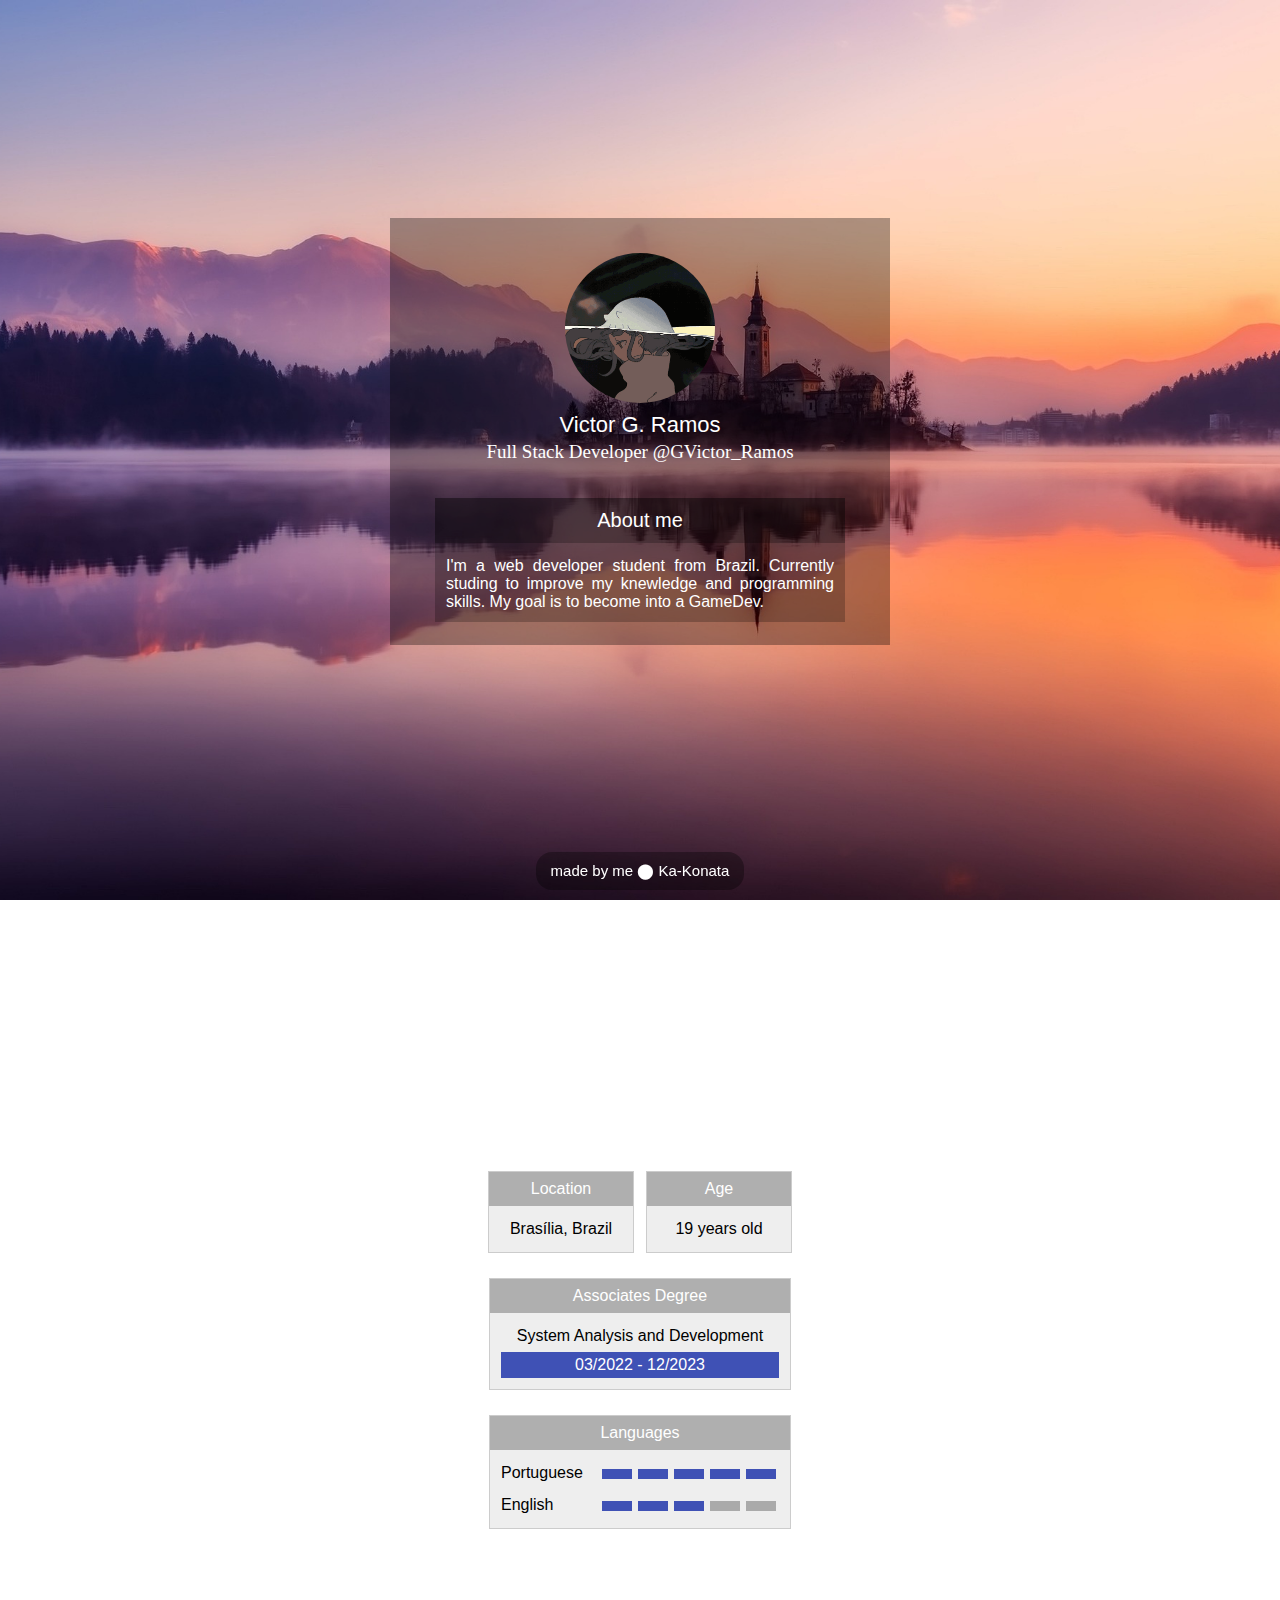
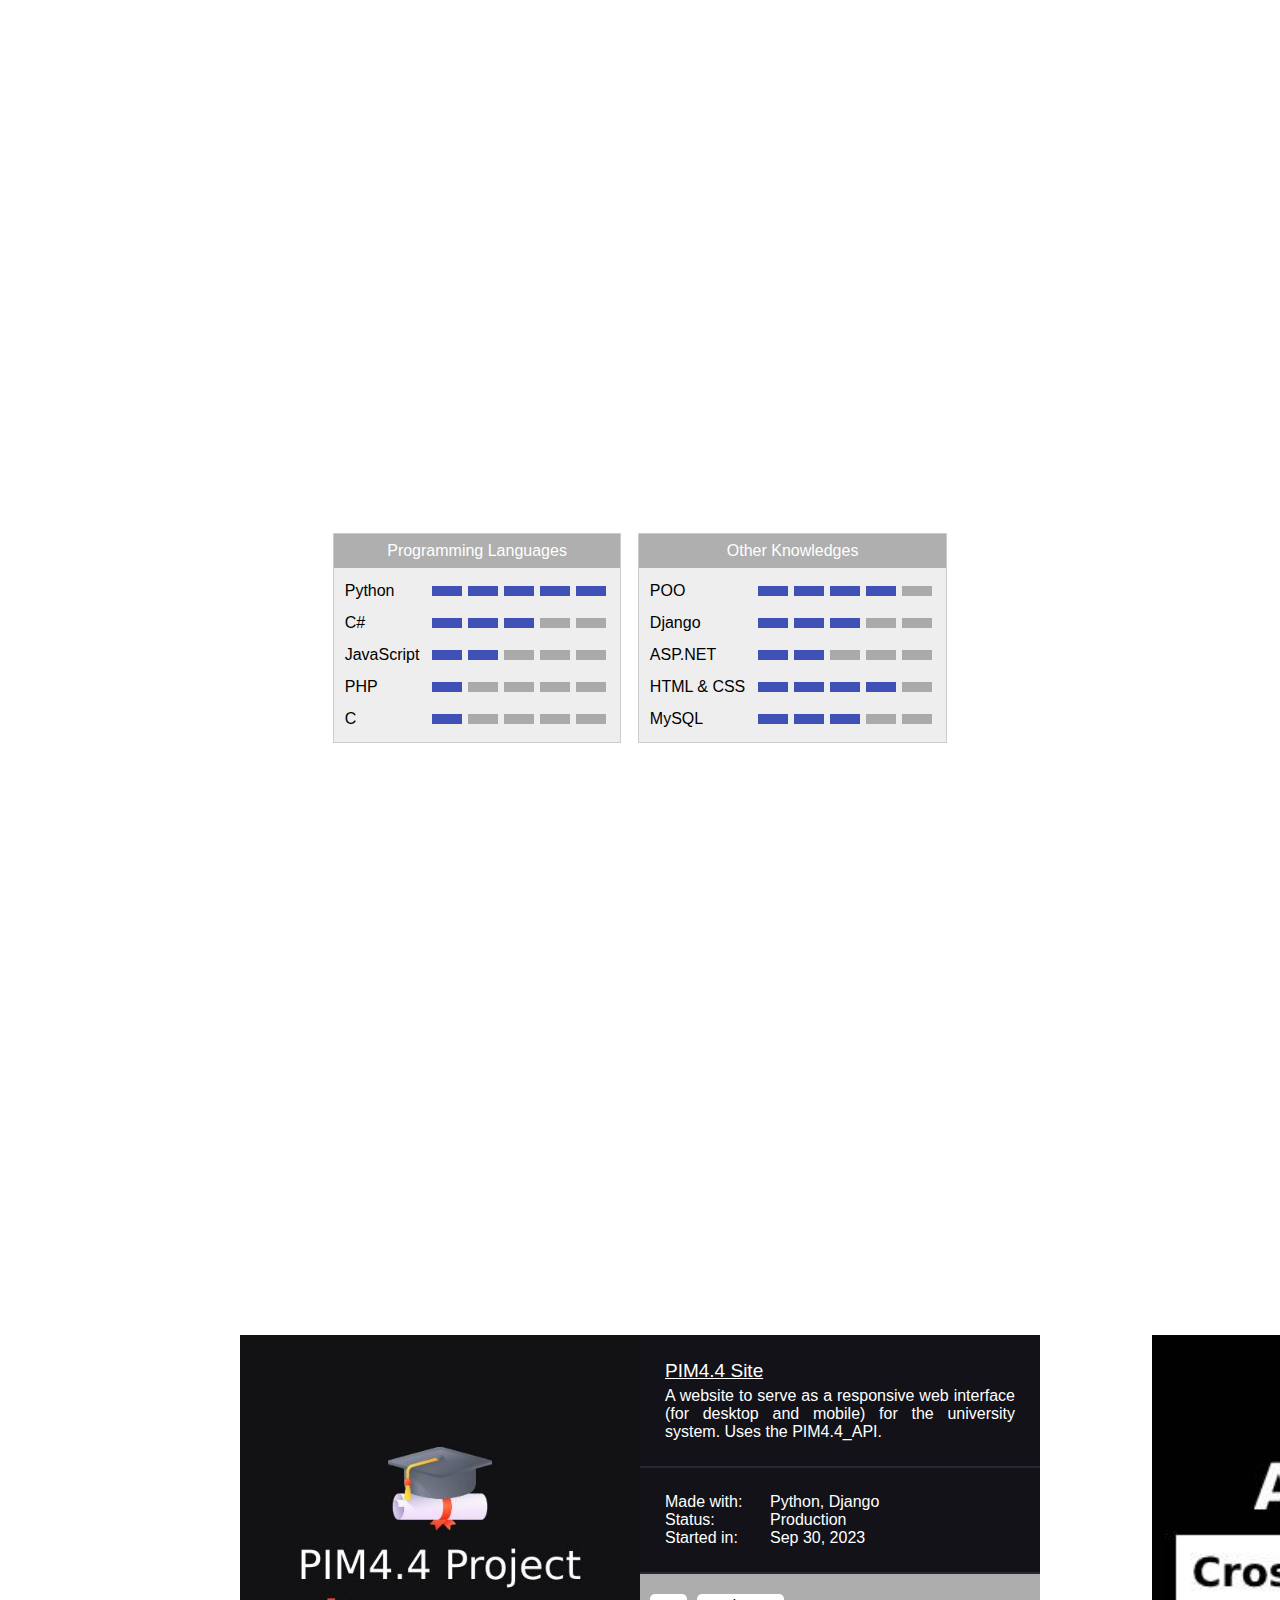
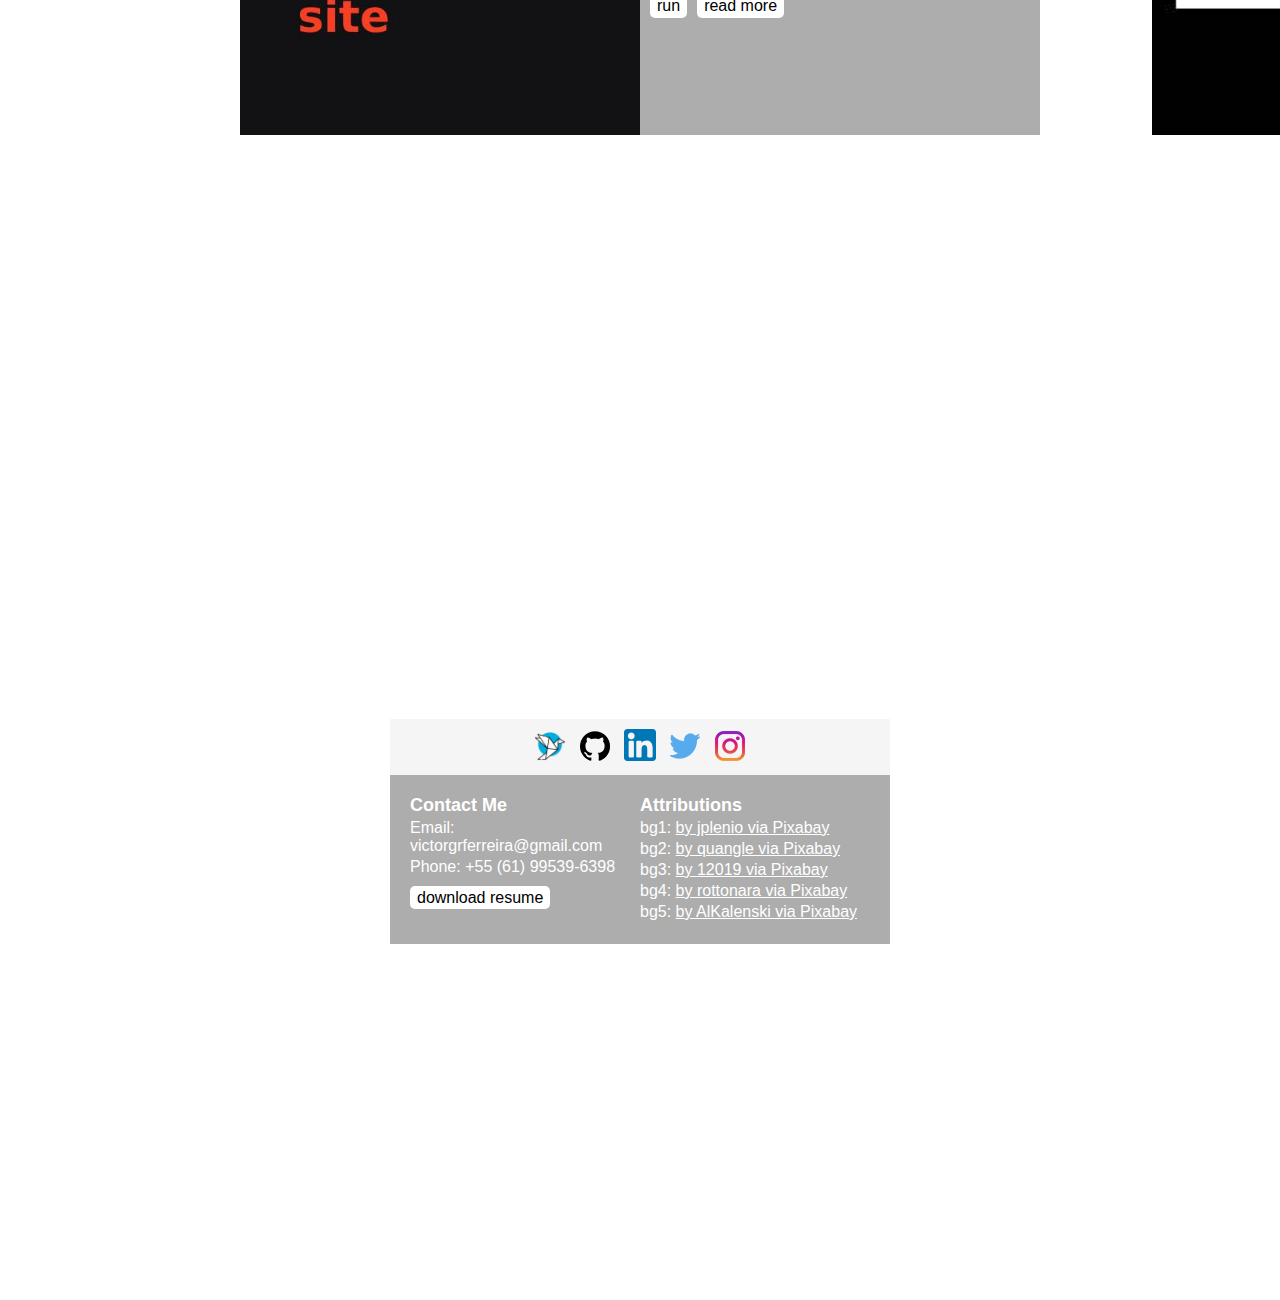
==== index.html @ 08699e81 "restore" ====
<!DOCTYPE html>
<html lang="en">
<head>
    <meta charset="UTF-8">
    <meta http-equiv="X-UA-Compatible" content="IE=edge">
    <meta name="viewport" content="width=device-width, initial-scale=1.0">
    <title>Victor G. Ramos's Portfolio</title>
    <!-- CSS -->
    <link rel="stylesheet" href="static/styles/general.css">
    <link rel="stylesheet" href="static/styles/sections.css">
    <link rel="stylesheet" href="static/styles/footer.css">
    <link rel="stylesheet" href="static/styles/content.css">
    <link rel="shortcut icon" href="static/source/icons/logo-grande-v-branco.png" type="image/x-icon">
    <!-- JS -->
    <script src="https://ajax.googleapis.com/ajax/libs/jquery/1/jquery.min.js"></script>
    <script src="static/scripts/sections.js"></script>
    <script src="static/scripts/projects.js"></script>
</head>
<body>
    <header>
    </header>

    <main>
        <section id="section-1" class="centralize-content">
            <div class="section-pre-div">
                <div class="section-main-div">
                    <div id="section-1-pfp" class=""><img src="static/source/pfps/pfp1.gif" alt="profile picture"></div>
                    <p id="section-1-name">Victor G. Ramos</p>
                    <p id="section-1-profession">Full Stack Developer @GVictor_Ramos</p>
                    <div id="section-1-description">
                        <div class="section-border">
                            <p class="section-1-title">About me</p>
                            <p class="section-p justify">I'm a web developer student from Brazil. Currently studing to improve my knewledge and programming skills. My goal is to become into a GameDev.</p>
                        </div>
                    </div>
                </div>
            </div>
        </section>

        <section id="section-2" class="centralize-content">
            <div class="section-main-div">
                <div class="centralize-content">
                    <div class="section-border section-border-small section-border-white section-inline">
                        <p class="section-title">Location</p>
                        <p class="section-p centralize">Brasília, Brazil</p>
                    </div>
                    <div class="section-border section-border-small section-border-white section-inline">
                        <p class="section-title">Age</p>
                        <p class="section-p centralize">19 years old</p>
                    </div>
                </div>
                <div class="centralize-content">
                    <div class="section-border section-border-big  section-border-white section-inline">
                        <p class="section-title">Associates Degree</p>
                        <p class="section-p centralize">System Analysis and Development</p>
                        <p id="section-2-graduation">03/2022 - 12/2023</p>
                    </div>
                </div>
                <div class="centralize-content">
                    <div class="section-border section-border-big section-border-white section-inline no-margin-bottom">
                        <p class="section-title">Languages</p>
                        <p class="section-p align-left">Portuguese
                            <span class="section-skill-bar centralize-content">
                                <span class="section-skill-part section-skill-true"></span>
                                <span class="section-skill-part section-skill-true"></span>
                                <span class="section-skill-part section-skill-true"></span>
                                <span class="section-skill-part section-skill-true"></span>
                                <span class="section-skill-part section-skill-true"></span>
                            </span>
                        </p>
                        <p class="section-p align-left">English
                            <span class="section-skill-bar centralize-content">
                                <span class="section-skill-part section-skill-true"></span>
                                <span class="section-skill-part section-skill-true"></span>
                                <span class="section-skill-part section-skill-true"></span>
                                <span class="section-skill-part section-skill-false"></span>
                                <span class="section-skill-part section-skill-false"></span>
                            </span>
                        </p>
                        <span style="clear: both;"></span>
                    </div>
                </div>
            </div>
        </section>

        <section id="section-3" class="centralize-content">
            <div class="section-main-div">
                <div class="section-border section-border-white section-inline">
                    <p class="section-title">Programming Languages</p>
                    <p class="section-p align-left">Python
                        <span class="section-skill-bar centralize-content">
                            <span class="section-skill-part section-skill-true"></span>
                            <span class="section-skill-part section-skill-true"></span>
                            <span class="section-skill-part section-skill-true"></span>
                            <span class="section-skill-part section-skill-true"></span>
                            <span class="section-skill-part section-skill-true"></span>
                        </span>
                    </p>
                    <p class="section-p align-left">C#
                        <span class="section-skill-bar centralize-content">
                            <span class="section-skill-part section-skill-true"></span>
                            <span class="section-skill-part section-skill-true"></span>
                            <span class="section-skill-part section-skill-true"></span>
                            <span class="section-skill-part section-skill-false"></span>
                            <span class="section-skill-part section-skill-false"></span>
                        </span>
                    </p>
                    <p class="section-p align-left">JavaScript
                        <span class="section-skill-bar centralize-content">
                            <span class="section-skill-part section-skill-true"></span>
                            <span class="section-skill-part section-skill-true"></span>
                            <span class="section-skill-part section-skill-false"></span>
                            <span class="section-skill-part section-skill-false"></span>
                            <span class="section-skill-part section-skill-false"></span>
                        </span>
                    </p>
                    <p class="section-p align-left">PHP
                        <span class="section-skill-bar centralize-content">
                            <span class="section-skill-part section-skill-true"></span>
                            <span class="section-skill-part section-skill-false"></span>
                            <span class="section-skill-part section-skill-false"></span>
                            <span class="section-skill-part section-skill-false"></span>
                            <span class="section-skill-part section-skill-false"></span>
                        </span>
                    </p>
                    <p class="section-p align-left">C
                        <span class="section-skill-bar centralize-content">
                            <span class="section-skill-part section-skill-true"></span>
                            <span class="section-skill-part section-skill-false"></span>
                            <span class="section-skill-part section-skill-false"></span>
                            <span class="section-skill-part section-skill-false"></span>
                            <span class="section-skill-part section-skill-false"></span>
                        </span>
                    </p>
                    <span style="clear: both;"></span>
                </div>
                <div class="section-border section-border-white section-inline no-margin-bottom">
                    <p class="section-title">Other Knowledges</p>
                    <p class="section-p align-left">POO
                        <span class="section-skill-bar centralize-content">
                            <span class="section-skill-part section-skill-true"></span>
                            <span class="section-skill-part section-skill-true"></span>
                            <span class="section-skill-part section-skill-true"></span>
                            <span class="section-skill-part section-skill-true"></span>
                            <span class="section-skill-part section-skill-false"></span>
                        </span>
                    </p>
                    <p class="section-p align-left">Django 
                        <span class="section-skill-bar centralize-content">
                            <span class="section-skill-part section-skill-true"></span>
                            <span class="section-skill-part section-skill-true"></span>
                            <span class="section-skill-part section-skill-true"></span>
                            <span class="section-skill-part section-skill-false"></span>
                            <span class="section-skill-part section-skill-false"></span>
                        </span>
                    </p>
                    <p class="section-p align-left">ASP.NET 
                        <span class="section-skill-bar centralize-content">
                            <span class="section-skill-part section-skill-true"></span>
                            <span class="section-skill-part section-skill-true"></span>
                            <span class="section-skill-part section-skill-false"></span>
                            <span class="section-skill-part section-skill-false"></span>
                            <span class="section-skill-part section-skill-false"></span>
                        </span>
                    </p>
                    <p class="section-p align-left">HTML & CSS
                        <span class="section-skill-bar centralize-content">
                            <span class="section-skill-part section-skill-true"></span>
                            <span class="section-skill-part section-skill-true"></span>
                            <span class="section-skill-part section-skill-true"></span>
                            <span class="section-skill-part section-skill-true"></span>
                            <span class="section-skill-part section-skill-false"></span>
                        </span>
                    </p>
                    <p class="section-p align-left">MySQL
                        <span class="section-skill-bar centralize-content">
                            <span class="section-skill-part section-skill-true"></span>
                            <span class="section-skill-part section-skill-true"></span>
                            <span class="section-skill-part section-skill-true"></span>
                            <span class="section-skill-part section-skill-false"></span>
                            <span class="section-skill-part section-skill-false"></span>
                        </span>
                    </p>
                    <span style="clear: both;"></span>
                </div>
            </div>
        </section>
        <section id="section-4" class="centralize-content">


            <div id="section-4-projects-list" class="centralize-content">
                <div id="project-btn-left" class="project-btn" onclick="moveToProject('left')"><div><!--‹--></div></div>

                <!-- project 1 -->
    
                <div class="section-main-div section-4-main-div" id="project1">
                    <div class="section-4-project">
                        <div class="section-4-img"><img src="static/source/projects/pim44site.jpg" alt="default icon"></div>
                        <div class="section-4-img occult"><img src="static/source/projects/pim44site.jpg" alt="default banner"></div>
                        <div class="section-4-content"><p>PIM4.4 Site</p>A website to serve as a responsive web interface (for desktop and mobile) for the university system. Uses the PIM4.4_API.</div>
                        <div class="section-4-content-line"></div>
                        <div class="section-4-content">
                            <div class="section-4-list">
                                <div>
                                    <span class="section-4-p-left">Made with:</span>
                                    <span class="section-4-p-right">Python, Django</span></div>
                                    <div style="clear: both;"></div>
                                <div>
                                    <span class="section-4-p-left">Status:</span>
                                    <span class="section-4-p-right">Production</span></div>
                                    <div style="clear: both;"></div>
                                <div>
                                    <span class="section-4-p-left">Started in:</span>
                                    <span class="section-4-p-right">Sep 30, 2023</span>
                                    <div style="clear: both;"></div>
                                </div>
                            </div>
                        </div>
                        <div class="section-4-content-line"></div>
    
                        <div class="section-4-shield-list">
                        </div>
                        <a href="https://pim44-site.victorgrferreir.repl.co" class="section-4-btn1" target="_blank" style="margin-right: 0;">run</a>
                        <a href="https://github.com/Ka-Konata/PIM4.4-Site" class="section-4-btn1" target="_blank">read more</a>
                        <div style="clear: both;"></div>
                    </div>
                </div>

                <!-- project 2 -->
    
                <div class="section-main-div section-4-main-div project-right" id="project2">
                    <div class="section-4-project">
                        <div class="section-4-img"><img src="static/source/projects/pim44api_integration.jpg" alt="default icon"></div>
                        <div class="section-4-img occult"><img src="static/source/projects/pim44api.jpg" alt="default banner"></div>
                        <div class="section-4-content"><p>PIM4.4 API_Integration.py</p>Its purpose is to allow the reuse of code related to integration with the PIM4.4_API.</div>
                        <div class="section-4-content-line"></div>
                        <div class="section-4-content">
                            <div class="section-4-list">
                                <div>
                                    <span class="section-4-p-left">Made with:</span>
                                    <span class="section-4-p-right">Python, Requests</span></div>
                                    <div style="clear: both;"></div>
                                <div>
                                    <span class="section-4-p-left">Status:</span>
                                    <span class="section-4-p-right">Production</span></div>
                                    <div style="clear: both;"></div>
                                <div>
                                    <span class="section-4-p-left">Started in:</span>
                                    <span class="section-4-p-right">Sep 30, 2023</span>
                                    <div style="clear: both;"></div>
                                </div>
                            </div>
                        </div>
                        <div class="section-4-content-line"></div>
    
                        <div class="section-4-shield-list">
                        </div>
                        <a href="https://github.com/Ka-Konata/PIM4.4-api_integration.py" class="section-4-btn1" target="_blank">read more</a>
                        <div style="clear: both;"></div>
                    </div>
                </div>

                <!-- project 3 -->
    
                <div class="section-main-div section-4-main-div project-right" id="project3">
                    <div class="section-4-project">
                        <div class="section-4-img"><img src="static/source/projects/pim44api.jpg" alt="default icon"></div>
                        <div class="section-4-img occult"><img src="static/source/projects/pim44api.jpg" alt="default banner"></div>
                        <div class="section-4-content"><p>PIM4.4 API</p>An RESTful API to manipulate a university's database and handle most of processes related to it, serving other related systems.</div>
                        <div class="section-4-content-line"></div>
                        <div class="section-4-content">
                            <div class="section-4-list">
                                <div>
                                    <span class="section-4-p-left">Made with:</span>
                                    <span class="section-4-p-right">ASP.NET Core, MySQL</span></div>
                                    <div style="clear: both;"></div>
                                <div>
                                    <span class="section-4-p-left">Status:</span>
                                    <span class="section-4-p-right">Production</span></div>
                                    <div style="clear: both;"></div>
                                <div>
                                    <span class="section-4-p-left">Started in:</span>
                                    <span class="section-4-p-right">Sep 22, 2023</span>
                                    <div style="clear: both;"></div>
                                </div>
                            </div>
                        </div>
                        <div class="section-4-content-line"></div>
    
                        <div class="section-4-shield-list">
                        </div>
                        <a href="https://pim44-api.victorgrferreir.repl.co/index.html" class="section-4-btn1" target="_blank" style="margin-right: 0;">run</a>
                        <a href="https://github.com/Ka-Konata/PIM4.4-API" class="section-4-btn1" target="_blank">read more</a>
                        <div style="clear: both;"></div>
                    </div>
                </div>

                <!-- project 4 -->
    
                <div class="section-main-div section-4-main-div project-right" id="project4">
                    <div class="section-4-project">
                        <div class="section-4-img"><img src="static/source/projects/discover.jpg" alt="default icon"></div>
                        <div class="section-4-img occult"><img src="static/source/projects/default_banner.jpg" alt="default banner"></div>
                        <div class="section-4-content"><p>DevLinks</p>The purpose is to create a simple project that serves as a portfolio, putting the content taught in the Discover course into practice.</div>
                        <div class="section-4-content-line"></div>
                        <div class="section-4-content">
                            <div class="section-4-list">
                                <div>
                                    <span class="section-4-p-left">Made with:</span>
                                    <span class="section-4-p-right">JavaScript, Figma</span></div>
                                    <div style="clear: both;"></div>
                                <div>
                                    <span class="section-4-p-left">Status:</span>
                                    <span class="section-4-p-right">Production</span></div>
                                    <div style="clear: both;"></div>
                                <div>
                                    <span class="section-4-p-left">Started in:</span>
                                    <span class="section-4-p-right">Oct 30, 2023</span>
                                    <div style="clear: both;"></div>
                                </div>
                            </div>
                        </div>
                        <div class="section-4-content-line"></div>
    
                        <div class="section-4-shield-list">
                        </div>
                        <a href="https://ka-konata.github.io/devlinks" class="section-4-btn1" target="_blank" style="margin-right: 0;">run</a>
                        <a href="https://github.com/Ka-Konata/devlinks" class="section-4-btn1" target="_blank">read more</a>
                        <div style="clear: both;"></div>
                    </div>
                </div>

                <!-- project 5 -->
    
                <div class="section-main-div section-4-main-div project-right" id="project5">
                    <div class="section-4-project">
                        <div class="section-4-img"><img src="static/source/projects/default_icon.png" alt="default icon"></div>
                        <div class="section-4-img occult"><img src="static/source/projects/default_banner.jpg" alt="default banner"></div>
                        <div class="section-4-content"><p>Haru</p>A bot for discord with some basic functionality, like allowing you to play simple games or interact with other users. Made for study purposes only.</div>
                        <div class="section-4-content-line"></div>
                        <div class="section-4-content">
                            <div class="section-4-list">
                                <div>
                                    <span class="section-4-p-left">Made with:</span>
                                    <span class="section-4-p-right">Python, discord.py</span></div>
                                    <div style="clear: both;"></div>
                                <div>
                                    <span class="section-4-p-left">Status:</span>
                                    <span class="section-4-p-right">Discontinued</span></div>
                                    <div style="clear: both;"></div>
                                <div>
                                    <span class="section-4-p-left">Started in:</span>
                                    <span class="section-4-p-right">Feb 22, 2021</span>
                                    <div style="clear: both;"></div>
                                </div>
                            </div>
                        </div>
                        <div class="section-4-content-line"></div>
    
                        <div class="section-4-shield-list">
                            <a class="section-4-shield" href="https://discord.com/invite/ZZHRtsJTCS", target="_blank"><img src="https://img.shields.io/discord/788518735752724480?color=light%20green&label=support%20server&logo=discord&logoColor=discord" alt="Support Server"></a>
                            <a class="section-4-shield" href="https://www.python.org/downloads/release/python-3913/", target="_blank"><img src="https://img.shields.io/badge/python-3.9.13-blue" alt="Support Server"></a>
                            <a class="section-4-shield" href="https://discordpy.readthedocs.io/en/stable/", target="_blank"><img src="https://img.shields.io/badge/discord-py-blue" alt="Support Server"></a>
                            <a class="section-4-shield" href="https://konata.site/haru/en/commands", target="_blank"><img src="https://img.shields.io/badge/help-95%20slash%20commands-blue" alt="Support Server"></a>
                            <p class="section-4-shield"><img src="https://img.shields.io/badge/-supports%20hybrid%20commands-gray"></p>
                            <p class="section-4-shield"><img src="https://img.shields.io/badge/-security%20module-gray"></p>
                            <p class="section-4-shield"><img src="https://img.shields.io/badge/-some%20AI%20implementation-gray"></p>
                            <div style="clear: both;"></div>
                        </div>
                        <a href="https://github.com/Ka-Konata/Haru" class="section-4-btn1" target="_blank">read more</a>
                        <div style="clear: both;"></div>
                    </div>
                </div>
    
                <!-- project 6 -->
    
                <div class="section-main-div section-4-main-div project-right" id="project6">
                    <div class="section-4-project">
                        <div class="section-4-img"><img src="static/source/projects/betterdiscord_icon.jpg" alt="default icon"></div>
                        <div class="section-4-img occult"><img src="static/source/projects/betterdiscord_banner.jpg" alt="default banner"></div>
                        <div class="section-4-content"><p>Massive Erase</p>A plugin for BetterDiscord. With this, you can delete a large number of messages automatically. I still intend to complete it one day.</div>
                        <div class="section-4-content-line"></div>
                        <div class="section-4-content">
                            <div class="section-4-list">
                                <div>
                                    <span class="section-4-p-left">Made with:</span>
                                    <span class="section-4-p-right">JavaScript</span></div>
                                    <div style="clear: both;"></div>
                                <div>
                                    <span class="section-4-p-left">Status:</span>
                                    <span class="section-4-p-right">Discontinued</span></div>
                                    <div style="clear: both;"></div>
                                <div>
                                    <span class="section-4-p-left">Started in:</span>
                                    <span class="section-4-p-right">Jul 23, 2021</span>
                                    <div style="clear: both;"></div>
                                </div>
                            </div>
                        </div>
                        <div class="section-4-content-line"></div>
    
                        <div class="section-4-shield-list">
                            <a class="section-4-shield" href="https://discord.com/invite/ZZHRtsJTCS", target="_blank"><img src="https://img.shields.io/discord/788518735752724480?color=light%20green&label=support%20server&logo=discord&logoColor=discord" alt="Support Server"></a>
                            <a class="section-4-shield"><img src="https://img.shields.io/badge/uses-javascript-yellow?logo=javascript" alt="Support Server"></a>
                            <p class="section-4-shield"><img src="https://img.shields.io/badge/-discord%20plugin-gray"></p>
                            <p class="section-4-shield"><img src="https://img.shields.io/badge/-made%20for%20BetterDiscord-gray"></p>
                            <p class="section-4-shield"><img src="https://img.shields.io/badge/-automatic%20token%20getter-gray"></p>
                            <p class="section-4-shield"><img src="https://img.shields.io/badge/-process%20automation-gray"></p>
                            <div style="clear: both;"></div>
                        </div>
                        <a href="https://github.com/Ka-Konata/Massive-Erase" class="section-4-btn1" target="_blank">read more</a>
                        <div style="clear: both;"></div>
                    </div>
                </div>
    
                <!-- project 7 -->
    
                <div class="section-main-div section-4-main-div project-right" id="project7">
                    <div class="section-4-project">
                        <div class="section-4-img"><img src="static/source/projects/aldo_crossdocking.jpg" alt="default icon"></div>
                        <div class="section-4-img occult"><img src="static/source/projects/aldo_crossdocking_banner.jpg" alt="default banner"></div>
                        <div class="section-4-content"><p>Aldo's CrossDocking Manager</p>Get all products that Aldo makes available (almost fifteen thousand products) and add them into your wordpress site's database to resale them by the crossdocking system.</div>
                        <div class="section-4-content-line"></div>
                        <div class="section-4-content">
                            <div class="section-4-list">
                                <div>
                                    <span class="section-4-p-left">Made with:</span>
                                    <span class="section-4-p-right">Wordpress, PHP</span></div>
                                    <div style="clear: both;"></div>
                                <div>
                                    <span class="section-4-p-left">Status:</span>
                                    <span class="section-4-p-right">On Hold</span></div>
                                    <div style="clear: both;"></div>
                                <div>
                                    <span class="section-4-p-left">Started in:</span>
                                    <span class="section-4-p-right">Nov 23, 2021</span>
                                    <div style="clear: both;"></div>
                                </div>
                            </div>
                        </div>
                        <div class="section-4-content-line"></div>
    
                        <div class="section-4-shield-list">
                            <p class="section-4-shield"><img src="https://img.shields.io/badge/-WordPress%20Plugin-gray"></p>
                            <p class="section-4-shield"><img src="https://img.shields.io/packagist/dependency-v/symfony/symfony/php?logo=php&color=orange"></p>
                            <p class="section-4-shield"><img src="https://img.shields.io/badge/-CrossDocking-gray"></p>
                            <p class="section-4-shield"><img src="https://img.shields.io/badge/-for%20Ecommerces-gray"></p>
                            <p class="section-4-shield"><img src="https://img.shields.io/badge/-API%20Integration-gray"></p>
                            <p class="section-4-shield"><img src="https://img.shields.io/badge/-supports%20hybrid%20commands-gray"></p>
                            <p class="section-4-shield"><img src="https://img.shields.io/badge/-not%20published-gray"></p>
                            <div style="clear: both;"></div>
                        </div>
                        <a href="https://github.com/Ka-Konata/Aldo-CrossDocking-Manager" class="section-4-btn1" target="_blank">read more</a>
                        <div style="clear: both;"></div>
                    </div>
                </div>
                <div style="clear: both;"></div>

                <div id="project-btn-right" class="project-btn" onclick="moveToProject('right')"><div><!--›--></div></div>
            </div>
            
        </section>
        <section id="section-5" class="centralize-content">
            <div class="section-pre-div">
                <div>
                    <div id="social-medias">
                        <a id="freelancer" class="social-media-icon-div" href="https://www.freelancer.com/u/VictorGRF" target="_blank">
                            <img src="static/source/social/icon_freelancer.avif" alt="freelancer icon" style="width: 30px;">
                        </a>
                        <a id="github" class="social-media-icon-div" href="https://github.com/Ka-Konata" target="_blank">
                            <img src="static/source/social/icon_github.png" alt="github icon">
                        </a>
                        <a id="linkedin" class="social-media-icon-div" href="https://www.linkedin.com/in/victor-grf/" target="_blank">
                            <img src="static/source/social/icon_linkedin.png" alt="linkedin icon">
                        </a>
                        <a id="twitter" class="social-media-icon-div" href="https://twitter.com/GVictor_Ramos" target="_blank">
                            <img src="static/source/social/icon_twitter.png" alt="twitter icon">
                        </a>
                        <a id="instagram" class="social-media-icon-div" href="https://www.instagram.com/http_knata/" target="_blank">
                            <img src="static/source/social/icon_instagram.png" alt="instagram icon">
                        </a>
                </div>
                </div>
                <div class="section-main-div">
                    <div class="section-5-sub-div">
                        <p class="section-5-title">Contact Me</p>
                        <p>Email: victorgrferreira@gmail.com</p>
                        <p>Phone: +55 (61) 99539-6398</p>
                        <div class="div-margin"><a href="static/source/resume/resume_victor_web_ver.pdf" class="section-4-btn1" target="_blank" download="resume_victor.pdf">download resume</a></div>
                        <!--<div class="div-margin"><a href="static/source/resume/resume_victor_web_ver.pdf" class="section-4-btn1" target="_blank" download="resume_victor.pdf">baixar currículo</a></div>-->
                        
                    </div>
                    <div class="section-5-sub-div">
                        <p class="section-5-title">Attributions</p>
                        <p>bg1: <a href="https://pixabay.com/pt/photos/trovoada-oceano-raio-crepúsculo-3440450/" target="_blank">by jplenio via Pixabay</a></p>
                        <p>bg2: <a href="https://pixabay.com/pt/photos/nascer-do-sol-barco-barco-a-remos-1014712/" target="_blank">by quangle via Pixabay</a></p>
                        <p>bg3: <a href="https://pixabay.com/pt/photos/plouzane-farol-frança-marco-mar-1758197/" target="_blank">by 12019 via Pixabay</a></p>
                        <p>bg4: <a href="https://pixabay.com/pt/photos/camurça-neve-montanha-animal-8044855/" target="_blank">by rottonara via Pixabay</a></p>
                        <p>bg5: <a href="https://pixabay.com/pt/photos/iceberg-oceano-inverno-frio-neve-7994536/" target="_blank">by AlKalenski via Pixabay</a></p>
                    </div>
                    <div style="clear: both;"></div>
                </div>
            </div> 
        </section>
    </main>
    <footer>
        <div>
            made by me ⬤ Ka-Konata
        </div>
    </footer>
</body>
</html>
---- static/styles/general.css ----
@charset "UTF-8";

* {
    padding: 0;
    margin: 0;
    color: white;
    font-family: 'Gill Sans', 'Gill Sans MT', Calibri, 'Trebuchet MS', sans-serif;
    font-weight: 300;
}

.center {
    float: left;
    width: 250px;
    margin: 0;
}

h1 {
    font-size: 23px;
}

p {
    margin-top: 0;
    margin-bottom: 3px;
}

a {
    margin-right: 5px;
}

.last-item {
    margin-right: 0;
}

.centralize {
    text-align: center;
}

.justify {
    text-align: justify;
}

.align-left {
    text-align: left;
}

.no-margin-bottom {
    margin-bottom: 0 !important;
}

.occult {
    display: none;
}
---- static/styles/sections.css ----
section {
    height: 100vh;
    width: 100%;
}

#section-1 {
    background: url(../source/backgrounds/bg1.jpg) no-repeat top center fixed;
    background-size: cover;
}

#section-2 {
    background: url(../source/backgrounds/bg2.jpg) fixed;
    background-size: cover;
}

#section-3 {
    background: url(../source/backgrounds/bg3.jpg) fixed;
    background-size: cover;
}

#section-4 {
    background: url(../source/backgrounds/bg4.jpg) fixed;
    background-size: cover;
}

#section-5 {
    background: url(../source/backgrounds/bg5.jpg) fixed;
    background-size: cover;
}

.centralize-content {
    display: flex;
    justify-content: center;
    align-items: center;
}



.section-pre-div {
    width: 500px;
    background: rgba(0, 0, 0, 0.322);
    margin-bottom: 37px;
}

.section-main-div {
    padding: 20px;
    text-align: center;
}
.section-title {
    background: rgb(175, 175, 175);
    padding: 8px;
    text-align: center;
}

.section-title-radius-top {
    border-top-left-radius: 14px;
    border-top-right-radius: 14px;
}

.section-p {
    padding: 11px 11px 0 11px;
}

.section-border {
    border: 2
    px solid rgba(2, 2, 2, 0.623);
    background: rgba(0, 0, 0, 0.233);
}

.section-border-white {
    border: 1px solid rgb(204, 204, 204);
    background: rgb(238, 238, 238);
    color: black;
}

.section-border-big {
    width: 300px;
}

.section-border-small {
    width: 144px;
}

.section-border-white > p {
    color: black;
}

.section-border-white > p.section-title {
    color: white;
}

.section-inline {
    display: inline-block;
    padding-bottom: 11px;
    margin: 0 6px 25px 6px;
}

.section-skill-bar {
    margin: 2px 0 0 10px;
    height: 15px;
    float: right;
}

.section-skill-part {
    display: inline-block;
    height: 10px;
    width: 30px;
    margin: 0 3px;
}

.section-skill-true {
    background: rgb(63, 81, 181);
}

.section-skill-false {
    background: rgba(101, 102, 102, 0.5);
}
---- static/styles/footer.css ----
footer {
    position: fixed;
    bottom: 0;
    width: 100vw;
    z-index: 1;
    text-align: center;
}

footer > div {
    display: inline-block;
    margin: 10px 0;
    padding: 10px 15px;
    text-align: center;
    font-size: 15px;
    background-color: rgba(0, 0, 0, 0.322);
    border-radius: 16px;
}
---- static/styles/content.css ----
/* ALL */

/* SECTION 1*/
#section-1-pfp > img {
    width: 150px;
    border-radius: 150px;
    margin-top: 15px;
}

#section-1-name {
    margin-top: 5px;
    font-size: 22px;
}

#section-1-profession {
    font-size: 19px;
    font-family: 'Times New Roman', Times, serif;
}

.section-1-title {
    font-size: 20px;
    padding: 4px;
    background: rgba(0, 0, 0, 0.233);
}

#section-1-description {
    margin-top: 10px;
    padding: 25px 25px 0 25px;
}

#section-1-description p {
    padding: 11px;
}

/* SECTION 2 */

#section-2 .section-pre-div {
    background: white;
}

#section-2-graduation {
    background: rgb(63, 81, 181);
    padding: 4px;
    margin: 7px 11px 0 11px;
    color: white;
}

/* SECTION 4 */

.project-left {
    position: relative;
    right: 90%; /* -650px; */
}

.project-right {
    position: relative;
    left: 90%; /* calc(15% * -1) */
}

.project-btn {
    /*border: 1px solid red;*/
    height: 100%;
    width: 50%;
    z-index: 9;
    position: absolute;
    opacity: 0;
    cursor: pointer;
    transition: 0.5s;

    /* border-radius: 300px; */
    /* display: flex; */
    /* justify-content: center; */
    /* align-items: center; */
}

#project-btn-left {
    left: -300px;
    background: rgb(2,6,37);
    background: linear-gradient(90deg, rgba(2,6,37,0.5256477591036415) 35%, rgba(5,20,38,0) 100%);
}

#project-btn-left div {
    font-size: 150px;
    position: absolute;
    right: 200px;
}

#project-btn-right {
    right: -300px;
    background: rgb(5,20,38);
    background: linear-gradient(90deg, rgba(5,20,38,0) 0%, rgba(2,6,37,0.5256477591036415) 100%);
}

#project-btn-right div {
    font-size: 150px;
    position: absolute;
    left: 200px;
}

.project-btn:hover {
    opacity: 100%;
}



#section-4-projects-list {
    position: relative;
    width: 100%;
    height: 400px;
    margin-bottom: 30px;
    overflow: hidden;
}

.section-4-main-div {
    position: absolute;
    padding: 0;
    width: 800px;
    height: 400px;
    /* transition: all 0.5s; */
}

.section-4-project {
    width: 100%;
    height: 100%;
    background: rgba(0, 0, 0, 0.322);
    text-align: left;
}

.section-4-img {
    width: 50%;
    float: left;
}

.section-4-img > img {
    width: 100%;
}

.section-4-content {
    float: left;
    padding: 25px;
    width: calc(50% - 50px);
    text-align: justify;
    background: #121218;
    font-family: 'Gill Sans', 'Gill Sans MT', Calibri, 'Trebuchet MS', sans-serif;
}

.section-4-content > p {
    margin-bottom: 5px;
    font-size: 19px;
    text-decoration: underline;
}

.section-4-content-line {
    float: left;
    height: 2px;
    width: 50%;
    background-color: #272930;
}

.section-4-list {
    display: block;
}

.section-4-p-left {
    width: 30%;
    float: left;
    font-family: 'Gill Sans', 'Gill Sans MT', Calibri, 'Trebuchet MS', sans-serif;
}

.section-4-p-right {
    width: 50%;
    float: left;
    font-family: 'Gill Sans', 'Gill Sans MT', Calibri, 'Trebuchet MS', sans-serif;
}

.section-4-btn1 {
    position: relative;
    cursor: pointer;
    color: black;
    background: white;
    padding:  3px 7px;
    margin: 0 10px 10px 10px;
    border: none;
    border-radius: 5px;
    text-decoration: none;
    transition: 0.3s;
    float: left;
    z-index: 10;
}

.section-4-shield-list {
    float: left;
    width: calc(50% - 20px);
    padding: 10px;
}

.section-4-btn1:hover {
    background: rgba(255, 255, 255, 0.808)
}

.section-4-shield, .section-4-shield p {
    float: left;
    margin: 0 5px 0 0;
}

/* SECTION 5 */

#social-medias {
    background: rgba(255, 255, 255, 0.884);
    padding: 5px 0;
    width: 100%;
    text-align: center;
}

.social-media-icon-div {
    display: inline-block;
    margin: 5px;
    cursor: pointer;
}

.section-5-sub-div {
    /* border: 1px solid red; */
    float: left;
    width: calc(50%);
    height: 100%;
    text-align: left;
}

.section-5-sub-div p {
    overflow: hidden;
}

.section-5-title {
    font-size: 18px;
    font-weight: bold;
}

#section-5 .section-4-btn1 {
    float: none;
    margin: 5px 0;
}

.div-margin {
    margin-top: 13px;
}

@media screen and (max-width: 1050px) {
    .project-left {
        right: 98%;
    }
    
    .project-right {
        left: 98%; 
    }
}

@media screen and (max-width: 860px) {
    .section-4-img {
        display: none;
    }

    .section-4-main-div {
        width: 400px;
    }

    .section-4-content, .section-4-shield-list {
        width: calc(100% - 50px);
    }
    .project-left {
        right: 85%;
    }
    
    .project-right {
        left: 85%; 
    }

    #project-btn-left {
        left: -20%;
    }

    #project-btn-right {
        right: -20%;
    }
}

@media screen and (max-width: 600px) {
    .section-4-img {
        display: none;
    }

    #section-4-projects-list {
        height: 100%;
    }

    .section-4-main-div {
        height: auto;
        width: 80%;
    }

    .section-4-content {
        width: calc(100% - 30px);
        padding: 15px;
    }

    .section-4-shield-list {
        width: calc(100% - 20px);
    }

    .project-left {
        right: 95%;
    }
    
    .project-right {
        left: 95%; 
    }
}

@media screen and (max-width: 470px) {
    #section-5 .section-5-sub-div {
        width: 100%;
        margin: 10px 0;
    }
}

@media screen and (max-width: 380px) {
    .section-border-big {
        width: auto;
    }
}
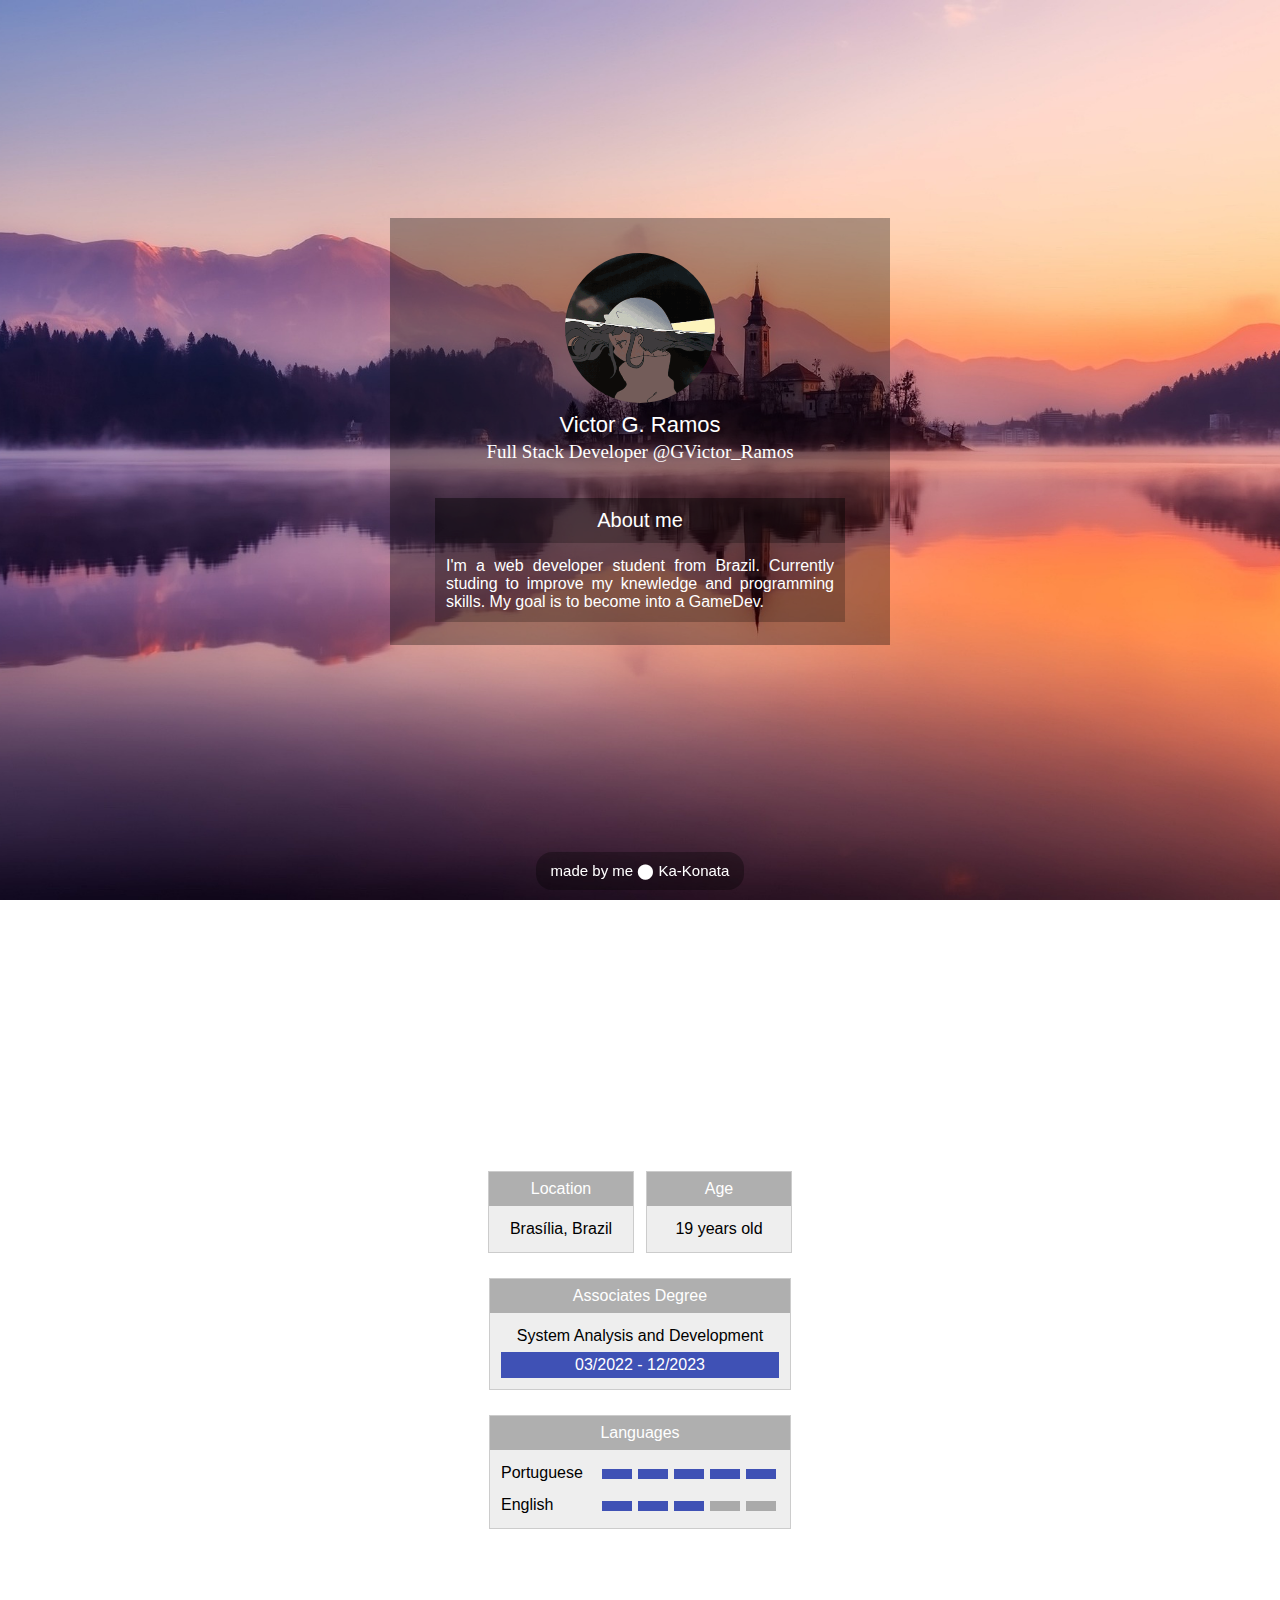
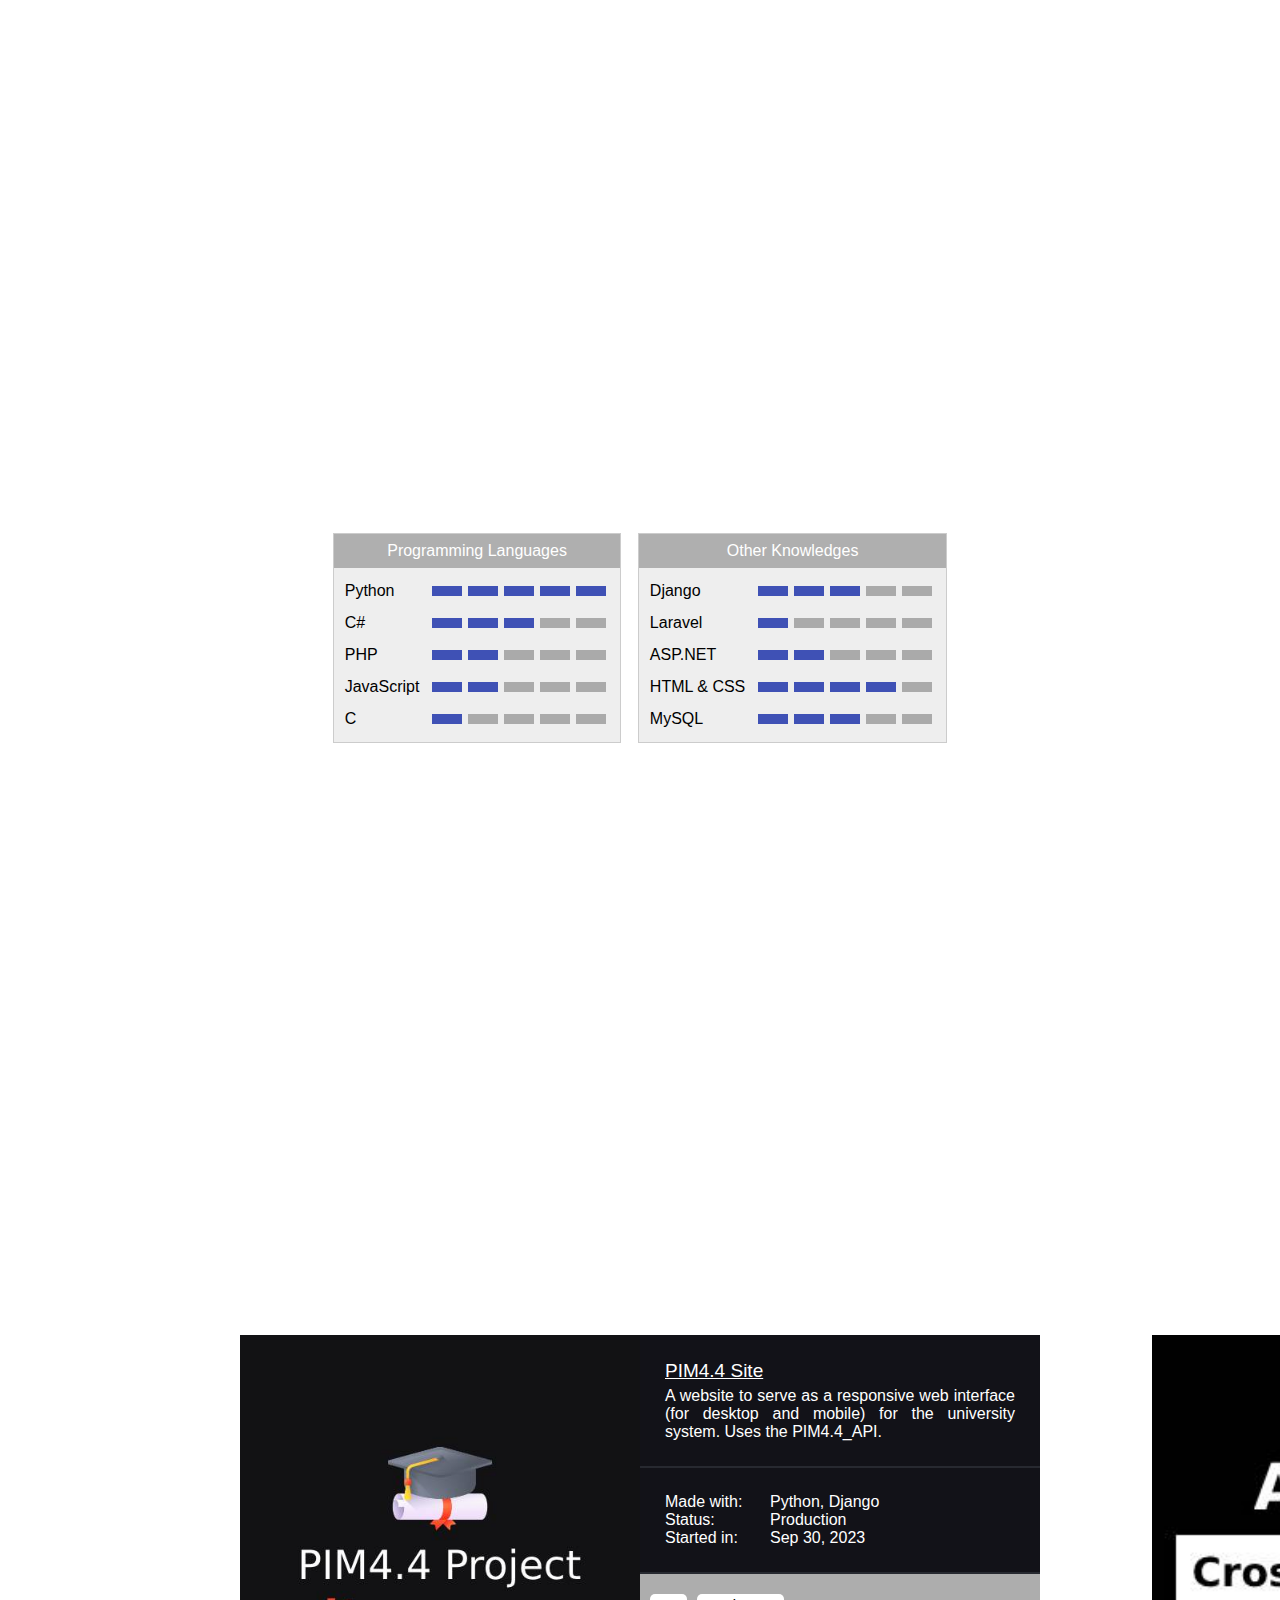
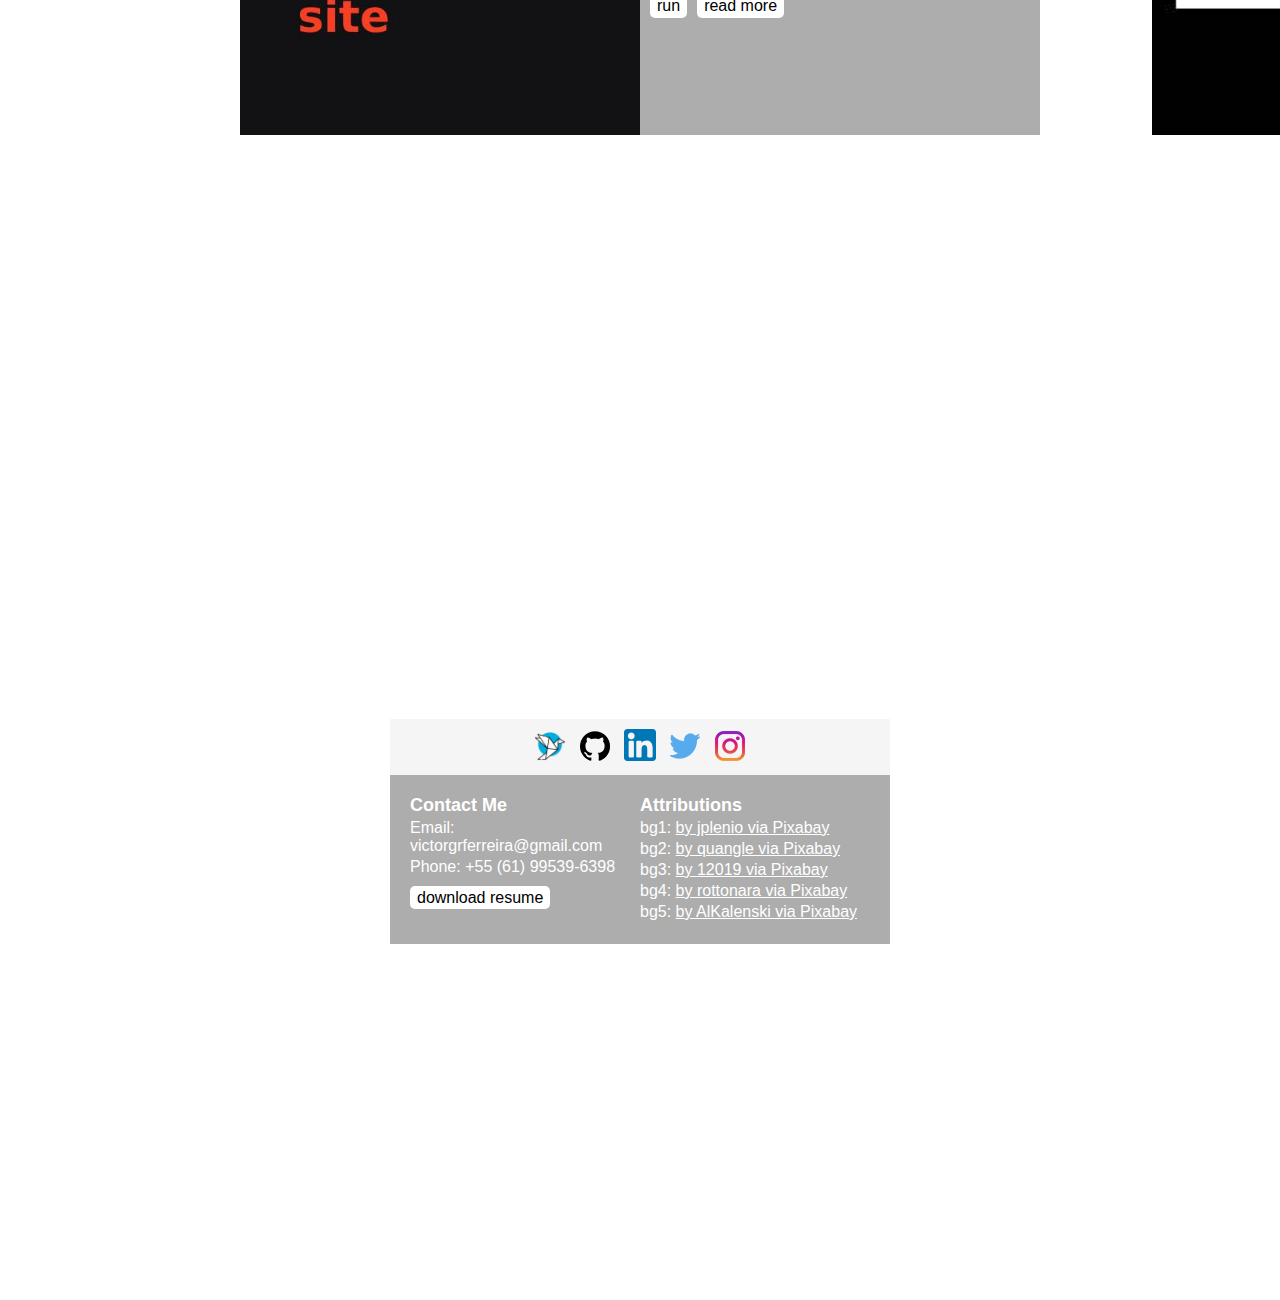
==== commit 4c8cc35f: "info updates" ====
--- a/index.html
+++ b/index.html
@@ -105,19 +105,19 @@
                             <span class="section-skill-part section-skill-false"></span>
                         </span>
                     </p>
+                    <p class="section-p align-left">PHP
+                        <span class="section-skill-bar centralize-content">
+                            <span class="section-skill-part section-skill-true"></span>
+                            <span class="section-skill-part section-skill-true"></span>
+                            <span class="section-skill-part section-skill-false"></span>
+                            <span class="section-skill-part section-skill-false"></span>
+                            <span class="section-skill-part section-skill-false"></span>
+                        </span>
+                    </p>
                     <p class="section-p align-left">JavaScript
                         <span class="section-skill-bar centralize-content">
                             <span class="section-skill-part section-skill-true"></span>
                             <span class="section-skill-part section-skill-true"></span>
-                            <span class="section-skill-part section-skill-false"></span>
-                            <span class="section-skill-part section-skill-false"></span>
-                            <span class="section-skill-part section-skill-false"></span>
-                        </span>
-                    </p>
-                    <p class="section-p align-left">PHP
-                        <span class="section-skill-bar centralize-content">
-                            <span class="section-skill-part section-skill-true"></span>
-                            <span class="section-skill-part section-skill-false"></span>
                             <span class="section-skill-part section-skill-false"></span>
                             <span class="section-skill-part section-skill-false"></span>
                             <span class="section-skill-part section-skill-false"></span>
@@ -136,20 +136,20 @@
                 </div>
                 <div class="section-border section-border-white section-inline no-margin-bottom">
                     <p class="section-title">Other Knowledges</p>
-                    <p class="section-p align-left">POO
-                        <span class="section-skill-bar centralize-content">
-                            <span class="section-skill-part section-skill-true"></span>
-                            <span class="section-skill-part section-skill-true"></span>
-                            <span class="section-skill-part section-skill-true"></span>
-                            <span class="section-skill-part section-skill-true"></span>
-                            <span class="section-skill-part section-skill-false"></span>
-                        </span>
-                    </p>
                     <p class="section-p align-left">Django 
                         <span class="section-skill-bar centralize-content">
                             <span class="section-skill-part section-skill-true"></span>
                             <span class="section-skill-part section-skill-true"></span>
                             <span class="section-skill-part section-skill-true"></span>
+                            <span class="section-skill-part section-skill-false"></span>
+                            <span class="section-skill-part section-skill-false"></span>
+                        </span>
+                    </p>
+                    <p class="section-p align-left">Laravel
+                        <span class="section-skill-bar centralize-content">
+                            <span class="section-skill-part section-skill-true"></span>
+                            <span class="section-skill-part section-skill-false"></span>
+                            <span class="section-skill-part section-skill-false"></span>
                             <span class="section-skill-part section-skill-false"></span>
                             <span class="section-skill-part section-skill-false"></span>
                         </span>
@@ -470,7 +470,7 @@
                         <a id="github" class="social-media-icon-div" href="https://github.com/Ka-Konata" target="_blank">
                             <img src="static/source/social/icon_github.png" alt="github icon">
                         </a>
-                        <a id="linkedin" class="social-media-icon-div" href="https://www.linkedin.com/in/victor-grf/" target="_blank">
+                        <a id="linkedin" class="social-media-icon-div" href="https://www.linkedin.com/in/victor-g-ramos/" target="_blank">
                             <img src="static/source/social/icon_linkedin.png" alt="linkedin icon">
                         </a>
                         <a id="twitter" class="social-media-icon-div" href="https://twitter.com/GVictor_Ramos" target="_blank">
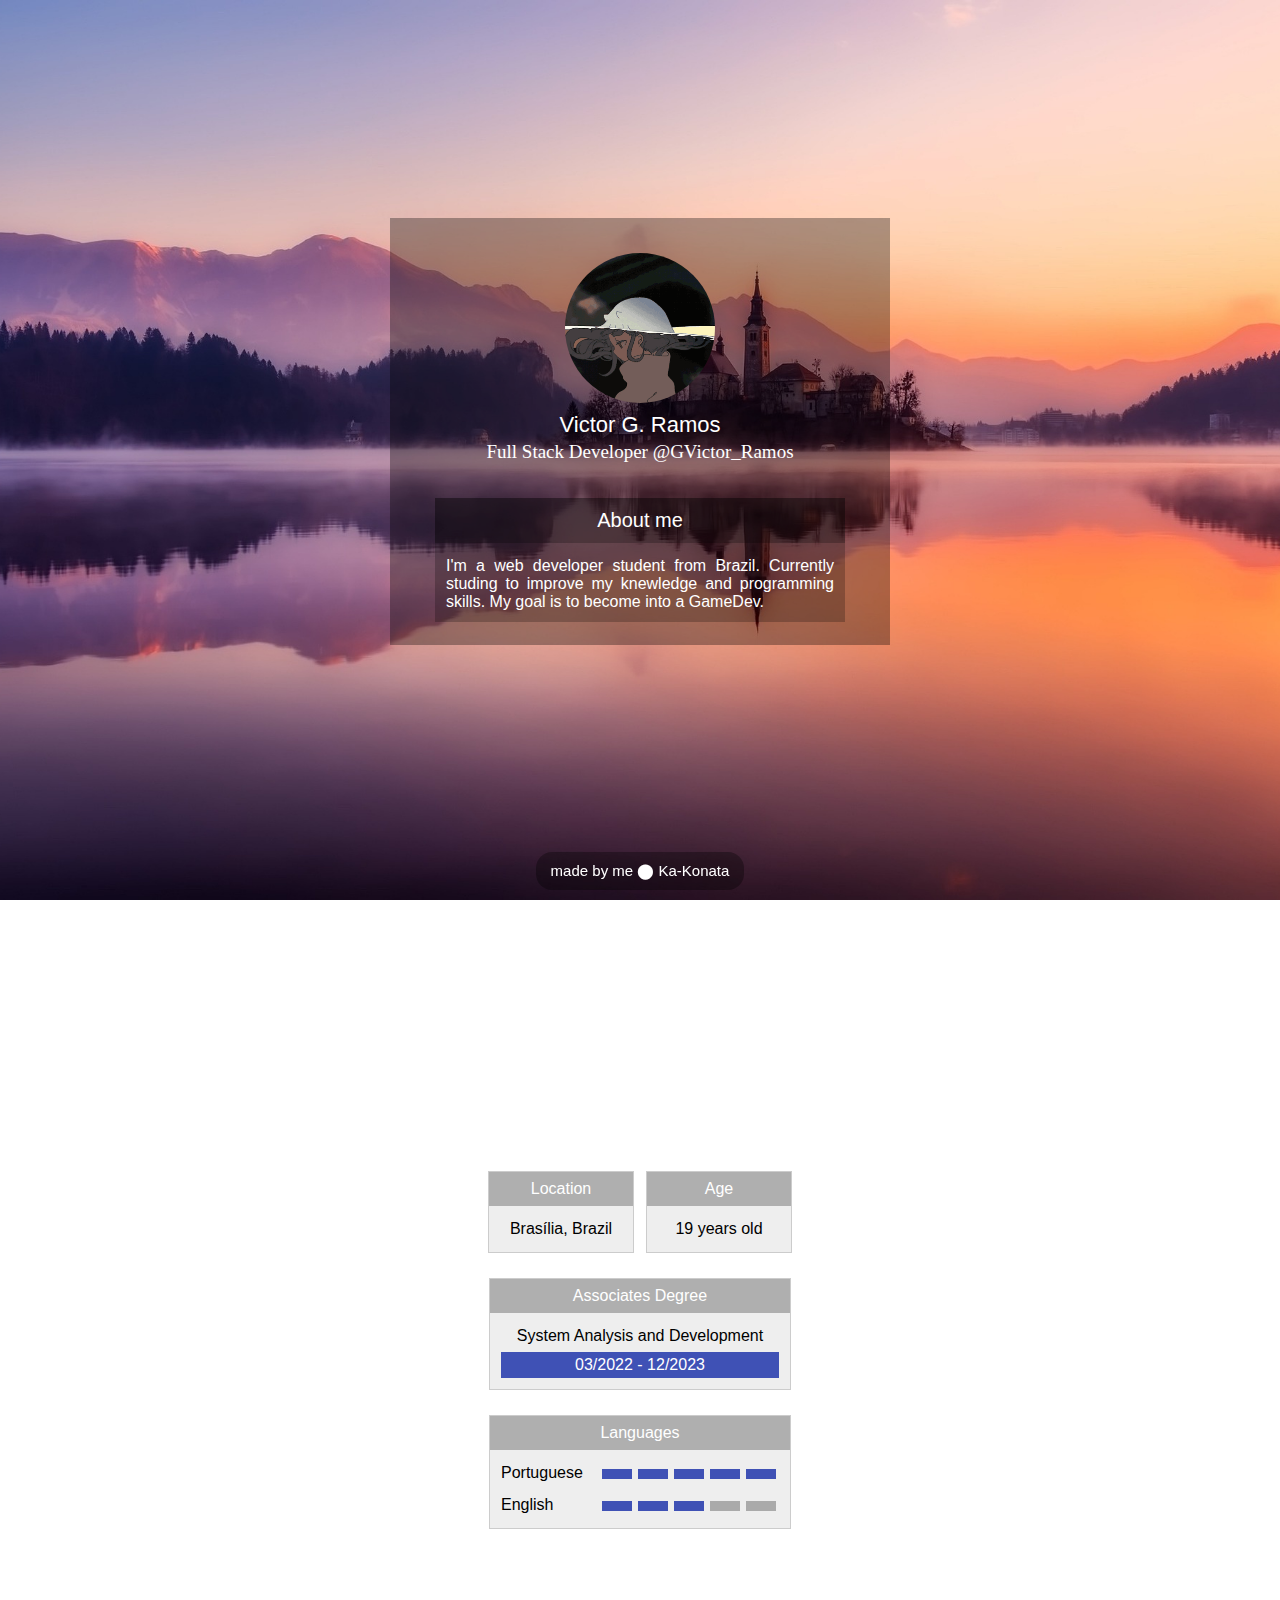
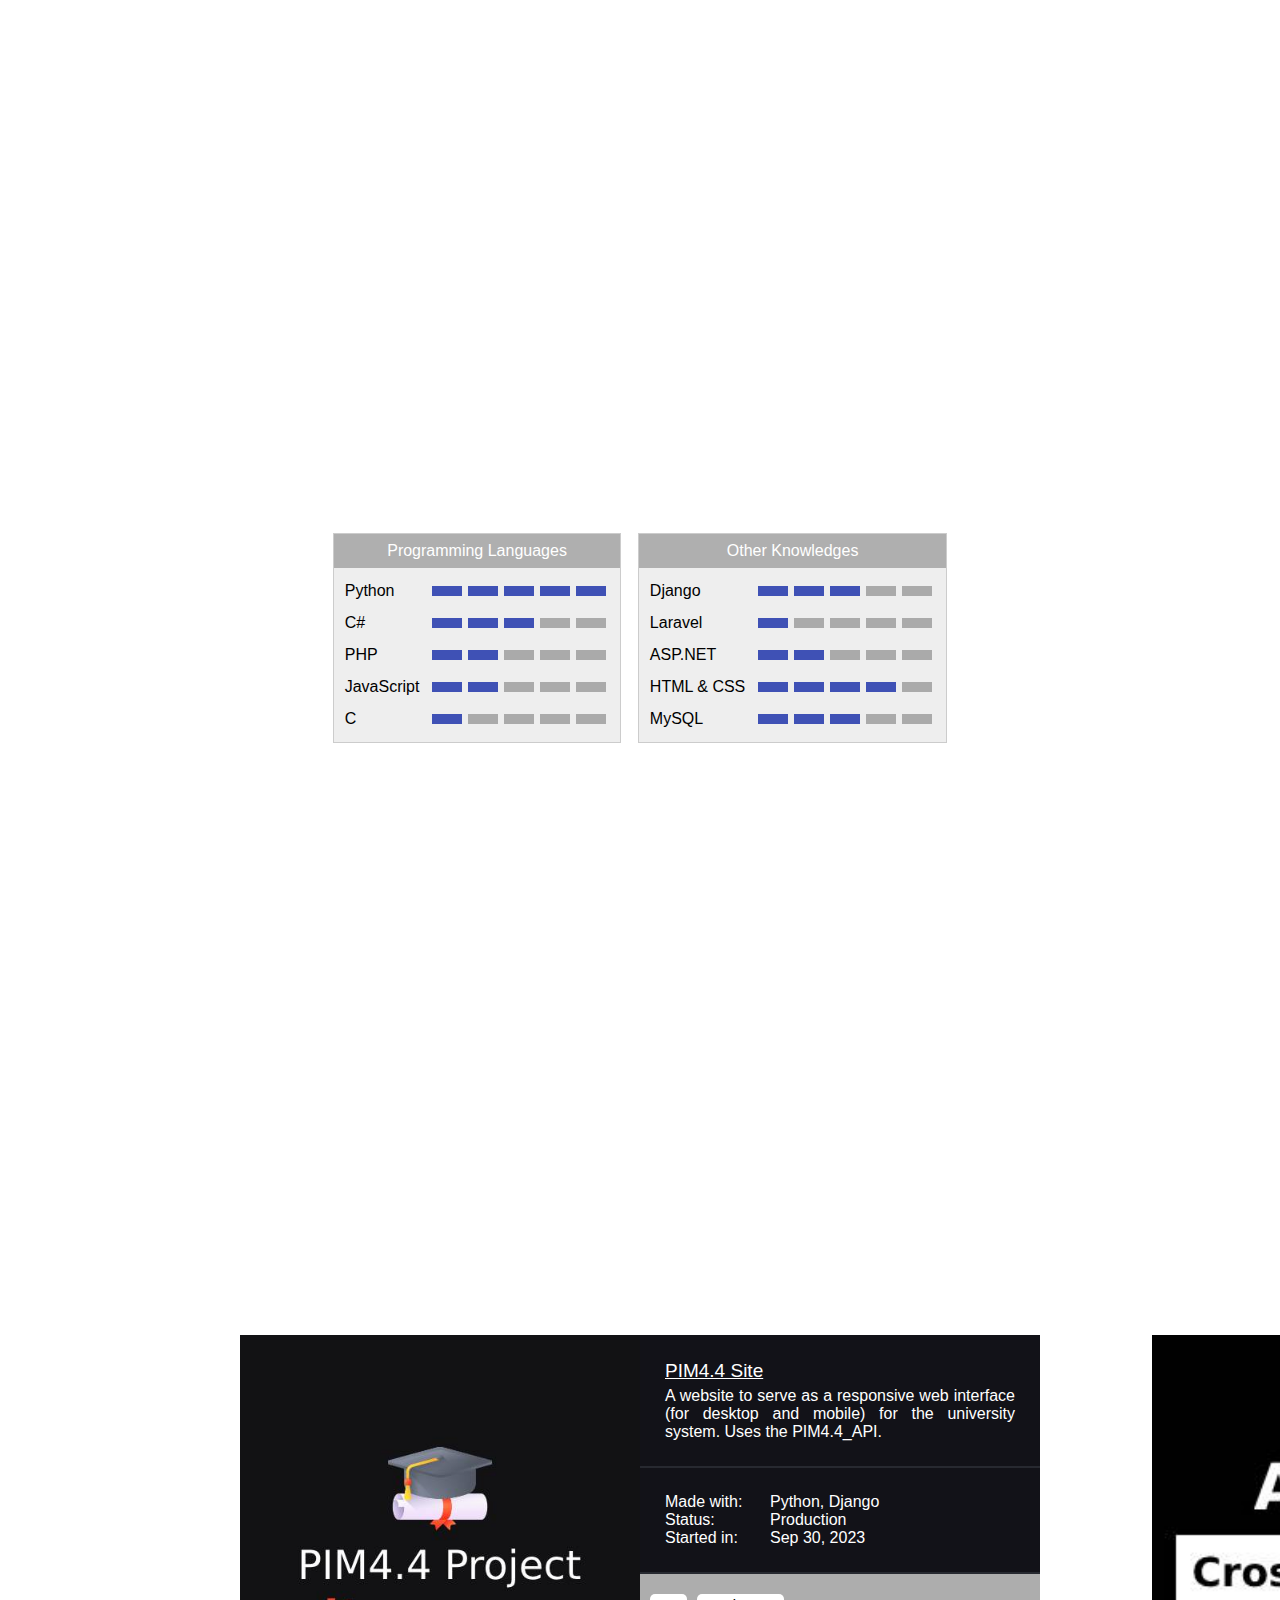
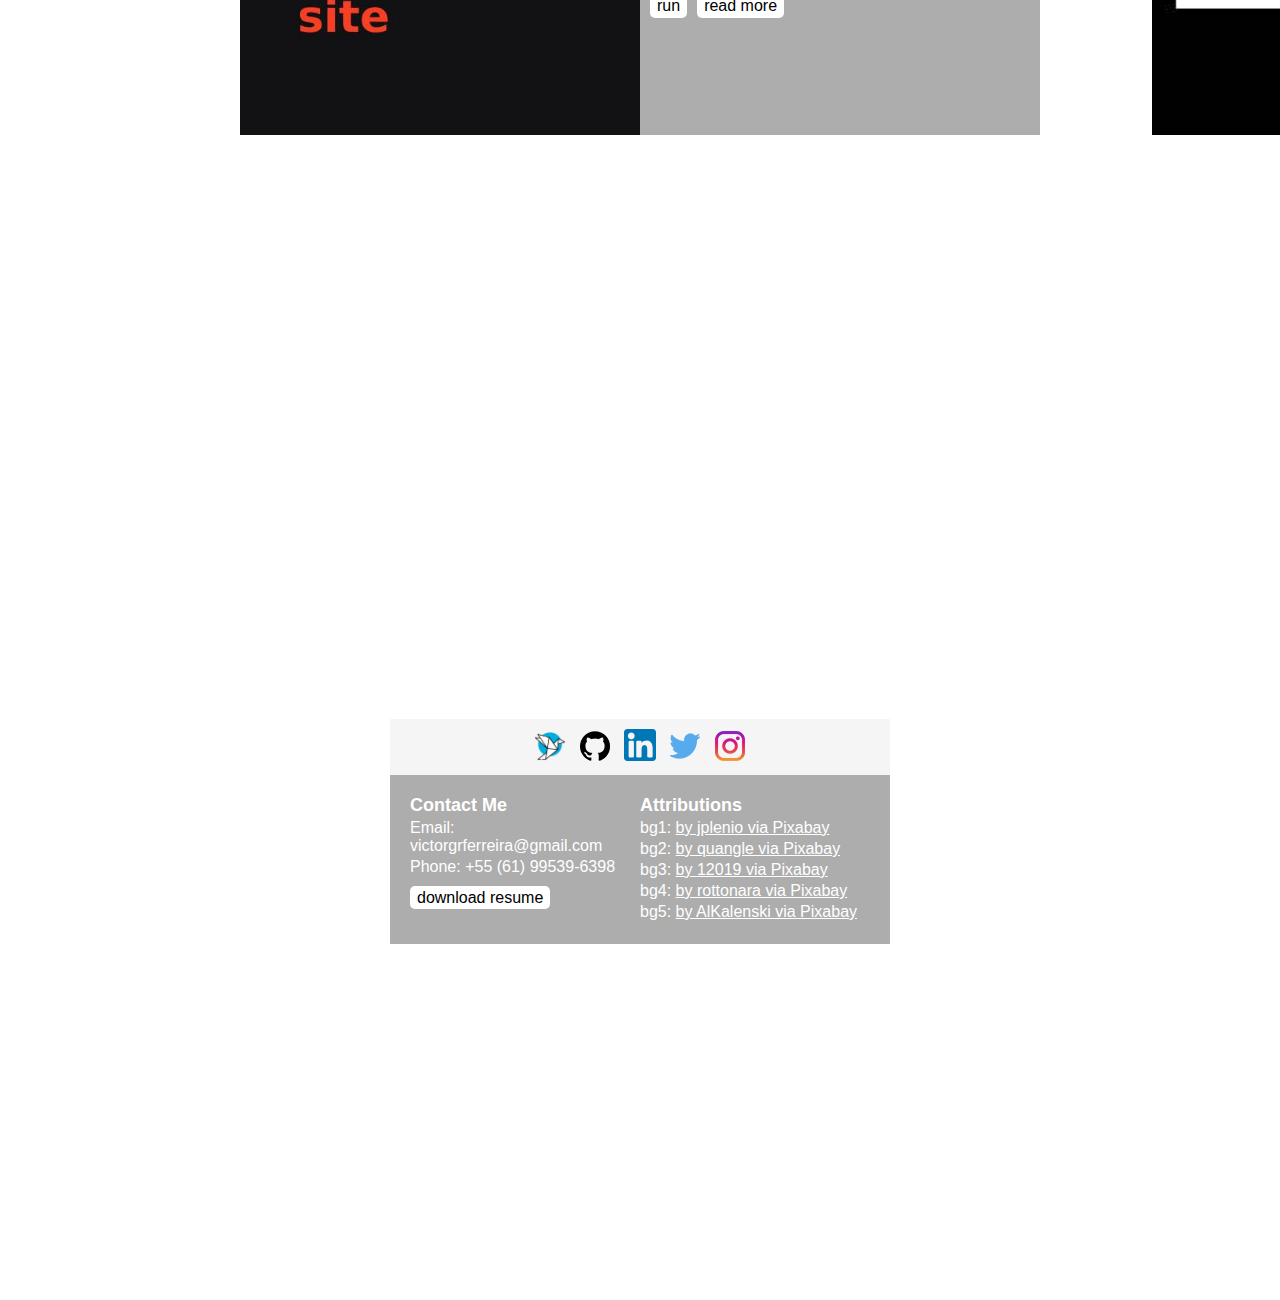
==== commit e9022438: "remove resume" ====
--- a/index.html
+++ b/index.html
@@ -486,7 +486,7 @@
                         <p class="section-5-title">Contact Me</p>
                         <p>Email: victorgrferreira@gmail.com</p>
                         <p>Phone: +55 (61) 99539-6398</p>
-                        <div class="div-margin"><a href="static/source/resume/resume_victor_web_ver.pdf" class="section-4-btn1" target="_blank" download="resume_victor.pdf">download resume</a></div>
+                        <div class="div-margin"><a href="#" class="section-4-btn1" target="_blank" download="resume_victor.pdf">download resume</a disabled></div>
                         <!--<div class="div-margin"><a href="static/source/resume/resume_victor_web_ver.pdf" class="section-4-btn1" target="_blank" download="resume_victor.pdf">baixar currículo</a></div>-->
                         
                     </div>
